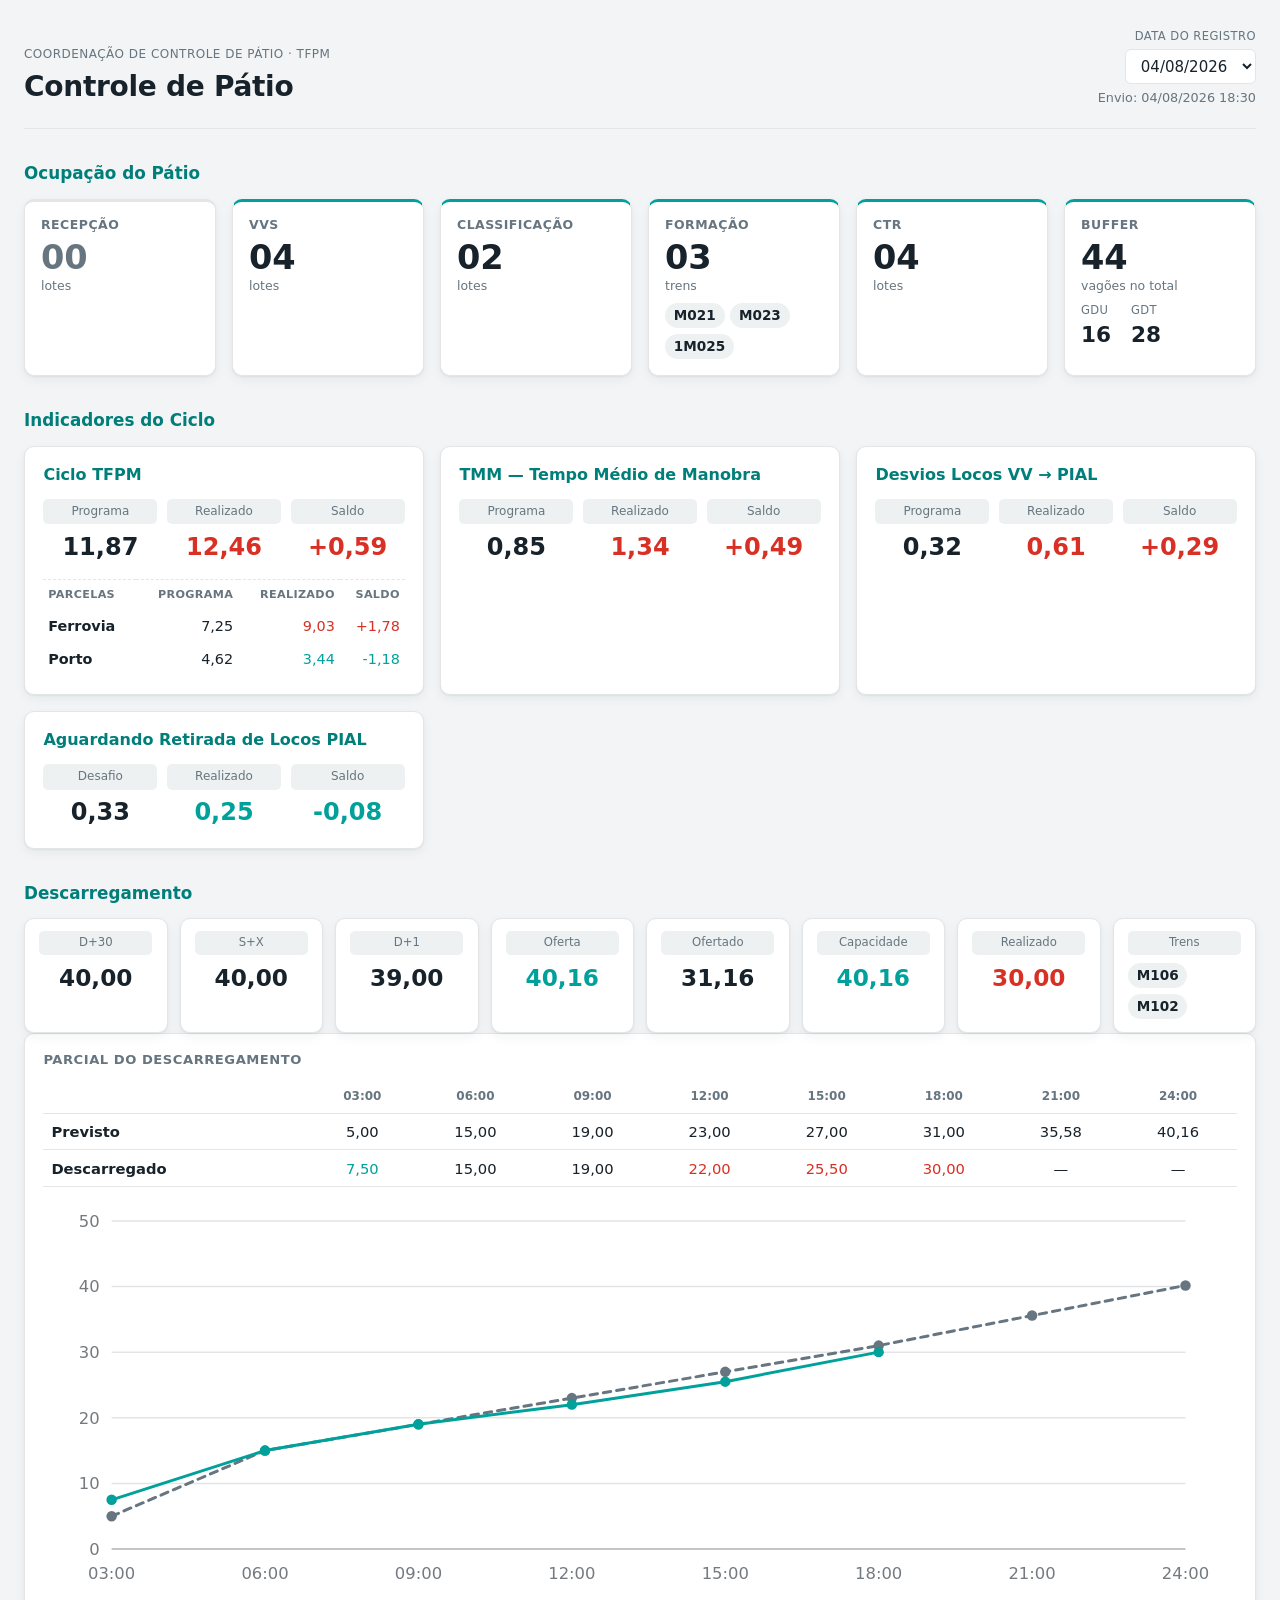
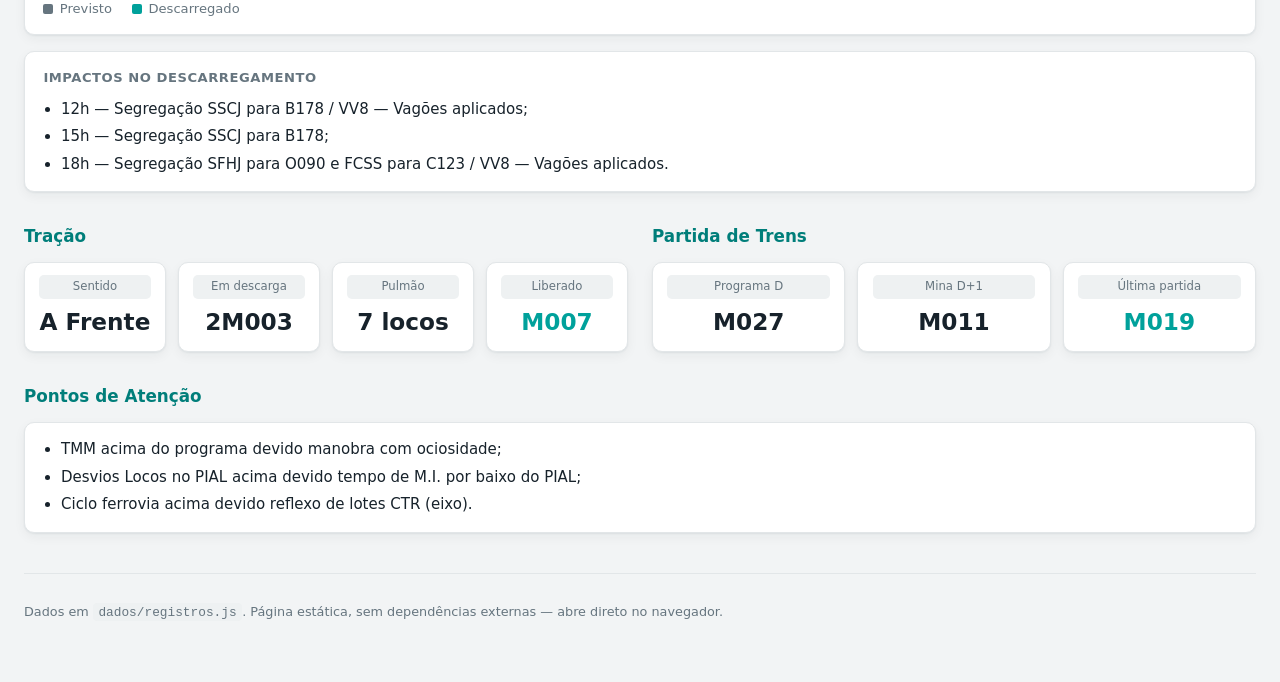
==== index.html @ ef45cad5 "Adiciona painel de controle de pátio TFPM Painel estático que consolida a ocupação do pátio e os ind" ====
<!doctype html>
<html lang="pt-BR">
  <head>
    <meta charset="utf-8" />
    <meta name="viewport" content="width=device-width, initial-scale=1" />
    <title>Controle de Pátio — TFPM</title>
    <link rel="stylesheet" href="assets/estilo.css" />
  </head>
  <body>
    <header class="topo">
      <div class="topo-titulo">
        <p class="migalha">Coordenação de Controle de Pátio · TFPM</p>
        <h1>Controle de Pátio</h1>
      </div>
      <div class="topo-controles">
        <label for="seletor-data">Data do registro</label>
        <select id="seletor-data"></select>
        <p class="envio" id="envio"></p>
      </div>
    </header>

    <main id="conteudo">
      <section class="bloco" aria-labelledby="t-patio">
        <h2 id="t-patio">Ocupação do Pátio</h2>
        <div class="grade-patio" id="patio"></div>
      </section>

      <section class="bloco" aria-labelledby="t-indicadores">
        <h2 id="t-indicadores">Indicadores do Ciclo</h2>
        <div class="grade-indicadores" id="indicadores"></div>
      </section>

      <section class="bloco" aria-labelledby="t-descarga">
        <h2 id="t-descarga">Descarregamento</h2>
        <div class="grade-numeros" id="descarga-resumo"></div>
        <div class="cartao">
          <h3>Parcial do descarregamento</h3>
          <div class="rolagem">
            <table id="descarga-parcial"></table>
          </div>
          <div id="descarga-grafico" class="grafico"></div>
        </div>
        <div class="cartao" id="descarga-impactos"></div>
      </section>

      <section class="bloco duas-colunas" aria-labelledby="t-tracao">
        <div>
          <h2 id="t-tracao">Tração</h2>
          <div class="grade-numeros" id="tracao"></div>
        </div>
        <div>
          <h2>Partida de Trens</h2>
          <div class="grade-numeros" id="partidas"></div>
        </div>
      </section>

      <section class="bloco" aria-labelledby="t-atencao">
        <h2 id="t-atencao">Pontos de Atenção</h2>
        <div class="cartao" id="atencao"></div>
      </section>
    </main>

    <footer class="rodape">
      <p>
        Dados em <code>dados/registros.js</code>. Página estática, sem
        dependências externas — abre direto no navegador.
      </p>
    </footer>

    <script src="dados/registros.js"></script>
    <script src="assets/app.js"></script>
  </body>
</html>
---- assets/estilo.css ----
:root {
  --verde: #00a19b;
  --verde-escuro: #007e7a;
  --vermelho: #d93025;
  --fundo: #f2f4f5;
  --superficie: #ffffff;
  --borda: #e2e6e8;
  --texto: #17222b;
  --texto-fraco: #66757f;
  --pilula: #eef1f2;
  --sombra: 0 1px 2px rgba(23, 34, 43, 0.06), 0 4px 12px rgba(23, 34, 43, 0.05);
}

@media (prefers-color-scheme: dark) {
  :root {
    --verde: #35c4bd;
    --verde-escuro: #4dd6ce;
    --vermelho: #ff7a70;
    --fundo: #12181c;
    --superficie: #1a2228;
    --borda: #2b353d;
    --texto: #e8edf0;
    --texto-fraco: #93a3ad;
    --pilula: #232d34;
    --sombra: 0 1px 2px rgba(0, 0, 0, 0.3), 0 4px 12px rgba(0, 0, 0, 0.25);
  }
}

* {
  box-sizing: border-box;
}

body {
  margin: 0;
  padding: 0 1.5rem 3rem;
  background: var(--fundo);
  color: var(--texto);
  font-family: "Segoe UI", system-ui, -apple-system, Roboto, Arial, sans-serif;
  font-size: 15px;
  line-height: 1.45;
}

/* ---------- topo ---------- */

.topo {
  display: flex;
  flex-wrap: wrap;
  gap: 1rem;
  align-items: flex-end;
  justify-content: space-between;
  max-width: 1400px;
  margin: 0 auto;
  padding: 1.75rem 0 1.25rem;
  border-bottom: 1px solid var(--borda);
}

.migalha {
  margin: 0;
  font-size: 0.75rem;
  letter-spacing: 0.04em;
  text-transform: uppercase;
  color: var(--texto-fraco);
}

.topo h1 {
  margin: 0.2rem 0 0;
  font-size: 1.75rem;
  letter-spacing: -0.01em;
}

.topo-controles {
  display: flex;
  flex-direction: column;
  gap: 0.3rem;
  align-items: flex-end;
}

.topo-controles label {
  font-size: 0.72rem;
  text-transform: uppercase;
  letter-spacing: 0.04em;
  color: var(--texto-fraco);
}

#seletor-data {
  padding: 0.4rem 0.7rem;
  font: inherit;
  color: var(--texto);
  background: var(--superficie);
  border: 1px solid var(--borda);
  border-radius: 6px;
}

.envio {
  margin: 0;
  font-size: 0.8rem;
  color: var(--texto-fraco);
}

/* ---------- blocos ---------- */

main {
  max-width: 1400px;
  margin: 0 auto;
}

.bloco {
  margin-top: 2rem;
}

.bloco > h2 {
  margin: 0 0 0.85rem;
  font-size: 1.05rem;
  color: var(--verde-escuro);
}

.duas-colunas {
  display: grid;
  grid-template-columns: repeat(auto-fit, minmax(280px, 1fr));
  gap: 1.5rem;
}

.duas-colunas h2 {
  margin: 0 0 0.85rem;
  font-size: 1.05rem;
  color: var(--verde-escuro);
}

.cartao {
  background: var(--superficie);
  border: 1px solid var(--borda);
  border-radius: 10px;
  box-shadow: var(--sombra);
  padding: 1rem 1.15rem;
}

.cartao + .cartao {
  margin-top: 1rem;
}

.cartao h3 {
  margin: 0 0 0.75rem;
  font-size: 0.82rem;
  text-transform: uppercase;
  letter-spacing: 0.04em;
  color: var(--texto-fraco);
  font-weight: 600;
}

/* ---------- ocupação do pátio ---------- */

.grade-patio {
  display: grid;
  grid-template-columns: repeat(auto-fit, minmax(190px, 1fr));
  gap: 1rem;
}

.setor {
  background: var(--superficie);
  border: 1px solid var(--borda);
  border-top: 3px solid var(--verde);
  border-radius: 10px;
  box-shadow: var(--sombra);
  padding: 0.9rem 1rem 1rem;
}

.setor.vazio {
  border-top-color: var(--borda);
}

.setor-nome {
  margin: 0;
  font-size: 0.78rem;
  text-transform: uppercase;
  letter-spacing: 0.04em;
  color: var(--texto-fraco);
  font-weight: 600;
}

.setor-valor {
  margin: 0.35rem 0 0;
  font-size: 2.1rem;
  font-weight: 600;
  line-height: 1.1;
  font-variant-numeric: tabular-nums;
}

.setor.vazio .setor-valor {
  color: var(--texto-fraco);
}

.setor-unidade {
  margin: 0;
  font-size: 0.78rem;
  color: var(--texto-fraco);
}

.etiquetas {
  display: flex;
  flex-wrap: wrap;
  gap: 0.35rem;
  margin: 0.5rem 0 0;
  padding: 0;
  list-style: none;
}

.etiquetas li {
  padding: 0.18rem 0.55rem;
  background: var(--pilula);
  border-radius: 999px;
  font-size: 0.85rem;
  font-weight: 600;
  font-variant-numeric: tabular-nums;
}

.detalhe {
  display: flex;
  gap: 1.25rem;
  margin: 0.45rem 0 0;
}

.detalhe div {
  display: flex;
  flex-direction: column;
}

.detalhe dt {
  font-size: 0.72rem;
  text-transform: uppercase;
  letter-spacing: 0.03em;
  color: var(--texto-fraco);
}

.detalhe dd {
  margin: 0;
  font-size: 1.35rem;
  font-weight: 600;
  font-variant-numeric: tabular-nums;
}

/* ---------- indicadores ---------- */

.grade-indicadores {
  display: grid;
  grid-template-columns: repeat(auto-fit, minmax(300px, 1fr));
  gap: 1rem;
}

.indicador {
  background: var(--superficie);
  border: 1px solid var(--borda);
  border-radius: 10px;
  box-shadow: var(--sombra);
  padding: 1rem 1.15rem 1.1rem;
}

.indicador > h3 {
  margin: 0 0 0.8rem;
  font-size: 1rem;
  color: var(--verde-escuro);
}

.trio {
  display: grid;
  grid-template-columns: repeat(3, 1fr);
  gap: 0.6rem;
  text-align: center;
}

.trio .rotulo {
  display: block;
  padding: 0.25rem 0;
  background: var(--pilula);
  border-radius: 5px;
  font-size: 0.75rem;
  color: var(--texto-fraco);
}

.trio .valor {
  display: block;
  margin-top: 0.35rem;
  font-size: 1.5rem;
  font-weight: 600;
  font-variant-numeric: tabular-nums;
}

.bom {
  color: var(--verde);
}

.ruim {
  color: var(--vermelho);
}

.parcelas {
  width: 100%;
  margin-top: 0.9rem;
  border-top: 1px dashed var(--borda);
  border-collapse: collapse;
  font-variant-numeric: tabular-nums;
}

.parcelas th,
.parcelas td {
  padding: 0.4rem 0.3rem;
  text-align: right;
  font-size: 0.9rem;
}

.parcelas th {
  font-size: 0.7rem;
  text-transform: uppercase;
  letter-spacing: 0.03em;
  color: var(--texto-fraco);
  font-weight: 600;
}

.parcelas th:first-child,
.parcelas td:first-child {
  text-align: left;
  font-weight: 600;
}

/* ---------- números genéricos ---------- */

.grade-numeros {
  display: grid;
  grid-template-columns: repeat(auto-fit, minmax(140px, 1fr));
  gap: 0.75rem;
}

.numero {
  background: var(--superficie);
  border: 1px solid var(--borda);
  border-radius: 10px;
  box-shadow: var(--sombra);
  padding: 0.7rem 0.9rem 0.8rem;
  text-align: center;
}

.numero .rotulo {
  display: block;
  padding: 0.22rem 0;
  background: var(--pilula);
  border-radius: 5px;
  font-size: 0.73rem;
  color: var(--texto-fraco);
}

.numero .valor {
  display: block;
  margin-top: 0.4rem;
  font-size: 1.45rem;
  font-weight: 600;
  font-variant-numeric: tabular-nums;
}

/* ---------- tabela parcial ---------- */

.rolagem {
  overflow-x: auto;
}

#descarga-parcial {
  width: 100%;
  min-width: 560px;
  border-collapse: collapse;
  font-variant-numeric: tabular-nums;
}

#descarga-parcial th,
#descarga-parcial td {
  padding: 0.45rem 0.5rem;
  text-align: center;
  border-bottom: 1px solid var(--borda);
  font-size: 0.92rem;
}

#descarga-parcial thead th {
  font-size: 0.75rem;
  color: var(--texto-fraco);
  font-weight: 600;
}

#descarga-parcial tbody th {
  text-align: left;
  font-weight: 600;
  white-space: nowrap;
}

/* ---------- gráfico ---------- */

.grafico {
  margin-top: 1rem;
  overflow-x: auto; /* acompanha a tabela em telas estreitas */
}

.grafico svg {
  display: block;
  width: 100%;
  min-width: 560px;
  height: auto;
}

.legenda {
  display: flex;
  gap: 1.25rem;
  margin-top: 0.5rem;
  font-size: 0.82rem;
  color: var(--texto-fraco);
}

.legenda span::before {
  content: "";
  display: inline-block;
  width: 10px;
  height: 10px;
  margin-right: 0.4rem;
  border-radius: 2px;
  vertical-align: middle;
}

.legenda .lg-previsto::before {
  background: var(--texto-fraco);
}

.legenda .lg-real::before {
  background: var(--verde);
}

/* ---------- listas de texto ---------- */

.lista-texto {
  margin: 0;
  padding-left: 1.1rem;
}

.lista-texto li + li {
  margin-top: 0.35rem;
}

/* ---------- rodapé ---------- */

.rodape {
  max-width: 1400px;
  margin: 2.5rem auto 0;
  padding-top: 1rem;
  border-top: 1px solid var(--borda);
  font-size: 0.8rem;
  color: var(--texto-fraco);
}

.rodape code {
  background: var(--pilula);
  padding: 0.1rem 0.35rem;
  border-radius: 4px;
}
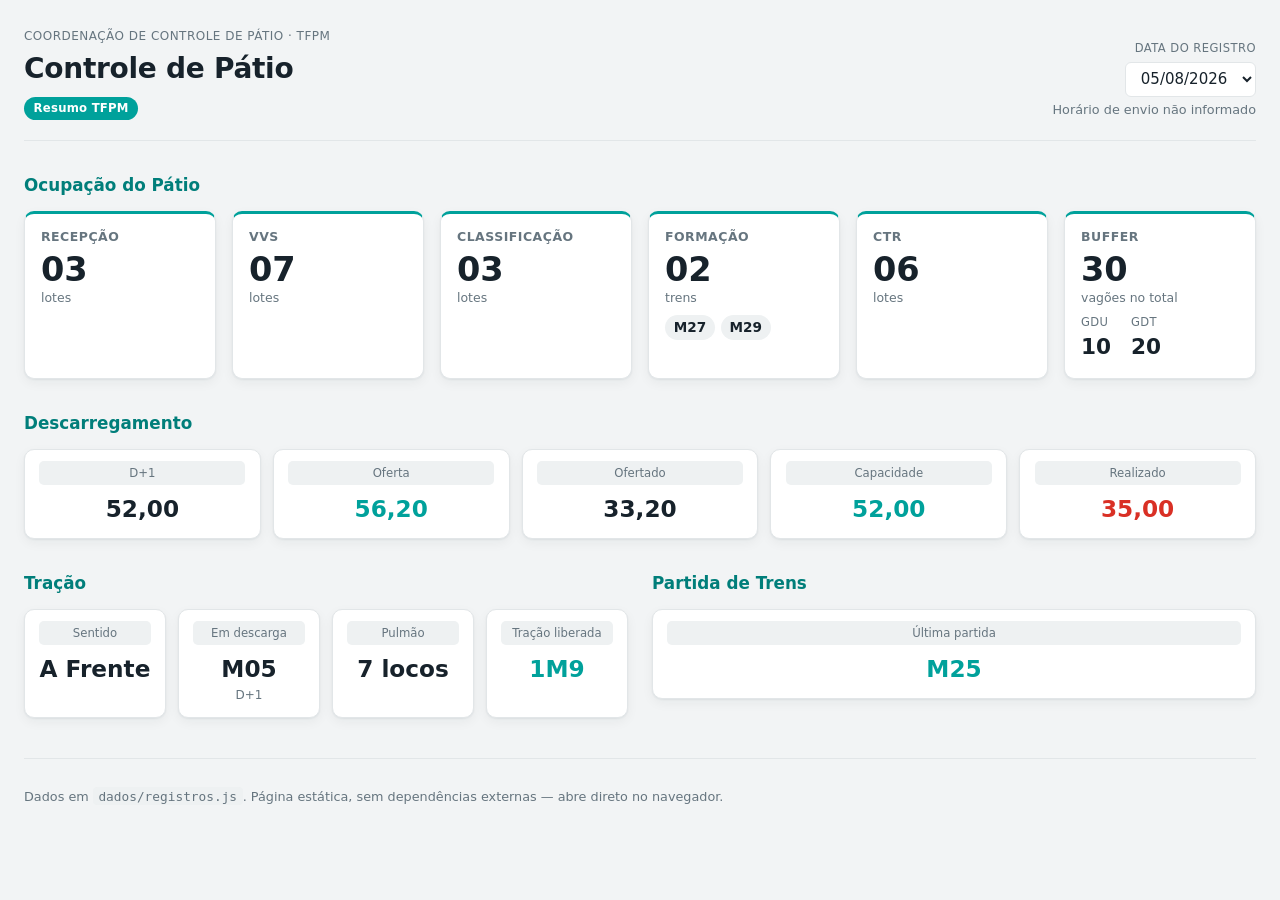
==== commit c8f7b805: "Aceita o modelo Resumo TFPM além do report completo O resumo do turno traz menos campos que o Report" ====
--- a/index.html
+++ b/index.html
@@ -11,6 +11,7 @@
       <div class="topo-titulo">
         <p class="migalha">Coordenação de Controle de Pátio · TFPM</p>
         <h1>Controle de Pátio</h1>
+        <p class="selo" id="tipo"></p>
       </div>
       <div class="topo-controles">
         <label for="seletor-data">Data do registro</label>
@@ -20,20 +21,20 @@
     </header>
 
     <main id="conteudo">
-      <section class="bloco" aria-labelledby="t-patio">
+      <section class="bloco" id="sec-patio" aria-labelledby="t-patio">
         <h2 id="t-patio">Ocupação do Pátio</h2>
         <div class="grade-patio" id="patio"></div>
       </section>
 
-      <section class="bloco" aria-labelledby="t-indicadores">
+      <section class="bloco" id="sec-indicadores" aria-labelledby="t-indicadores">
         <h2 id="t-indicadores">Indicadores do Ciclo</h2>
         <div class="grade-indicadores" id="indicadores"></div>
       </section>
 
-      <section class="bloco" aria-labelledby="t-descarga">
+      <section class="bloco" id="sec-descarga" aria-labelledby="t-descarga">
         <h2 id="t-descarga">Descarregamento</h2>
         <div class="grade-numeros" id="descarga-resumo"></div>
-        <div class="cartao">
+        <div class="cartao" id="card-parcial">
           <h3>Parcial do descarregamento</h3>
           <div class="rolagem">
             <table id="descarga-parcial"></table>
@@ -43,18 +44,18 @@
         <div class="cartao" id="descarga-impactos"></div>
       </section>
 
-      <section class="bloco duas-colunas" aria-labelledby="t-tracao">
-        <div>
+      <section class="bloco duas-colunas" id="sec-tracao" aria-labelledby="t-tracao">
+        <div id="bloco-tracao">
           <h2 id="t-tracao">Tração</h2>
           <div class="grade-numeros" id="tracao"></div>
         </div>
-        <div>
+        <div id="bloco-partidas">
           <h2>Partida de Trens</h2>
           <div class="grade-numeros" id="partidas"></div>
         </div>
       </section>
 
-      <section class="bloco" aria-labelledby="t-atencao">
+      <section class="bloco" id="sec-atencao" aria-labelledby="t-atencao">
         <h2 id="t-atencao">Pontos de Atenção</h2>
         <div class="cartao" id="atencao"></div>
       </section>
--- a/assets/estilo.css
+++ b/assets/estilo.css
@@ -30,6 +30,11 @@
   box-sizing: border-box;
 }
 
+/* precisa vencer os display:grid/flex das seções ocultas */
+[hidden] {
+  display: none !important;
+}
+
 body {
   margin: 0;
   padding: 0 1.5rem 3rem;
@@ -68,6 +73,24 @@
   letter-spacing: -0.01em;
 }
 
+.selo {
+  display: inline-block;
+  margin: 0.5rem 0 0;
+  padding: 0.18rem 0.6rem;
+  background: var(--verde);
+  color: #fff;
+  border-radius: 999px;
+  font-size: 0.73rem;
+  font-weight: 600;
+  letter-spacing: 0.02em;
+}
+
+@media (prefers-color-scheme: dark) {
+  .selo {
+    color: #10231f;
+  }
+}
+
 .topo-controles {
   display: flex;
   flex-direction: column;
@@ -353,6 +376,13 @@
   font-size: 1.45rem;
   font-weight: 600;
   font-variant-numeric: tabular-nums;
+}
+
+.numero .nota {
+  display: block;
+  margin-top: 0.1rem;
+  font-size: 0.75rem;
+  color: var(--texto-fraco);
 }
 
 /* ---------- tabela parcial ---------- */
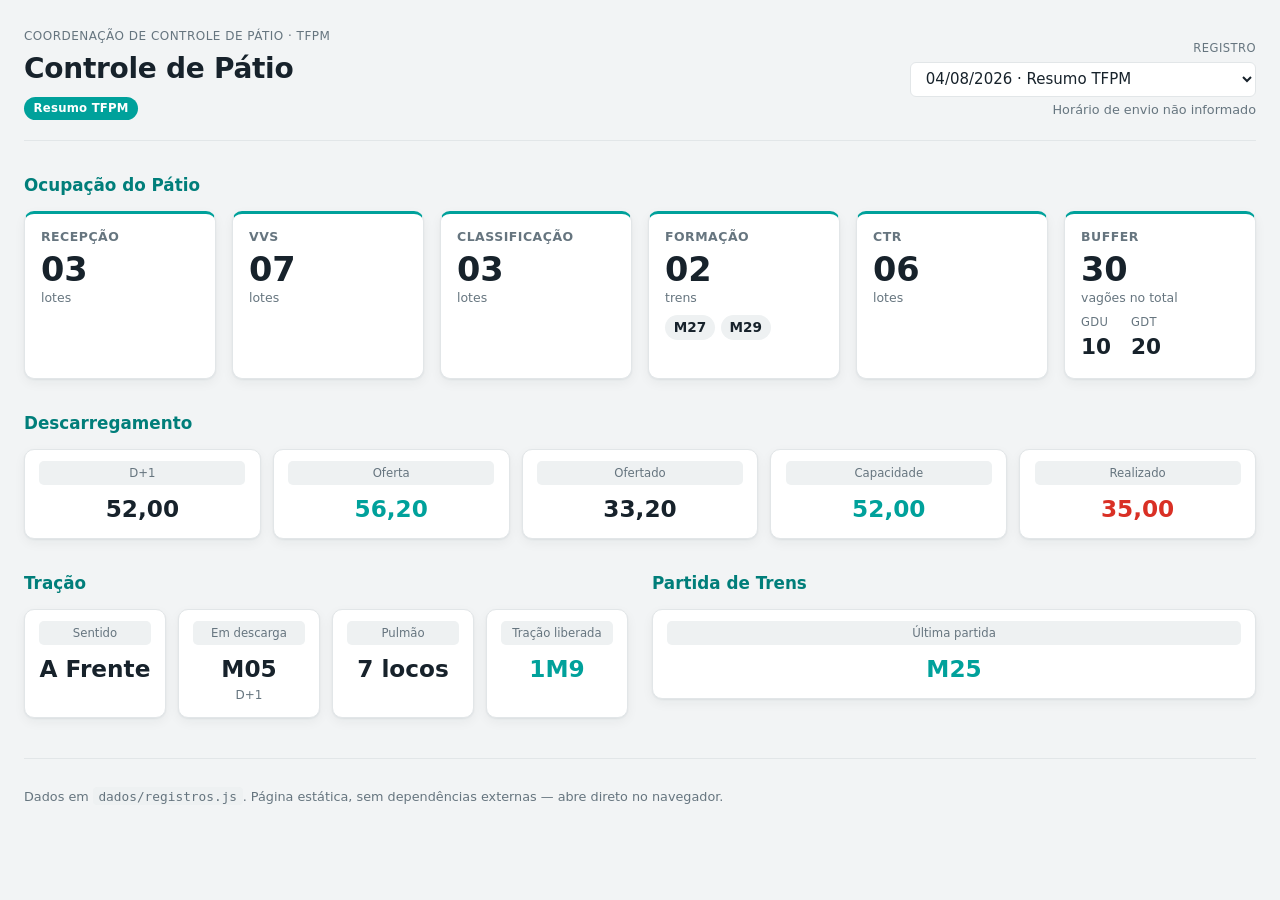
==== commit 8e5996f3: "Corrige a data do resumo para 04/08 e distingue registros do mesmo dia O resumo do turno é do mesmo " ====
--- a/index.html
+++ b/index.html
@@ -14,7 +14,7 @@
         <p class="selo" id="tipo"></p>
       </div>
       <div class="topo-controles">
-        <label for="seletor-data">Data do registro</label>
+        <label for="seletor-data">Registro</label>
         <select id="seletor-data"></select>
         <p class="envio" id="envio"></p>
       </div>
